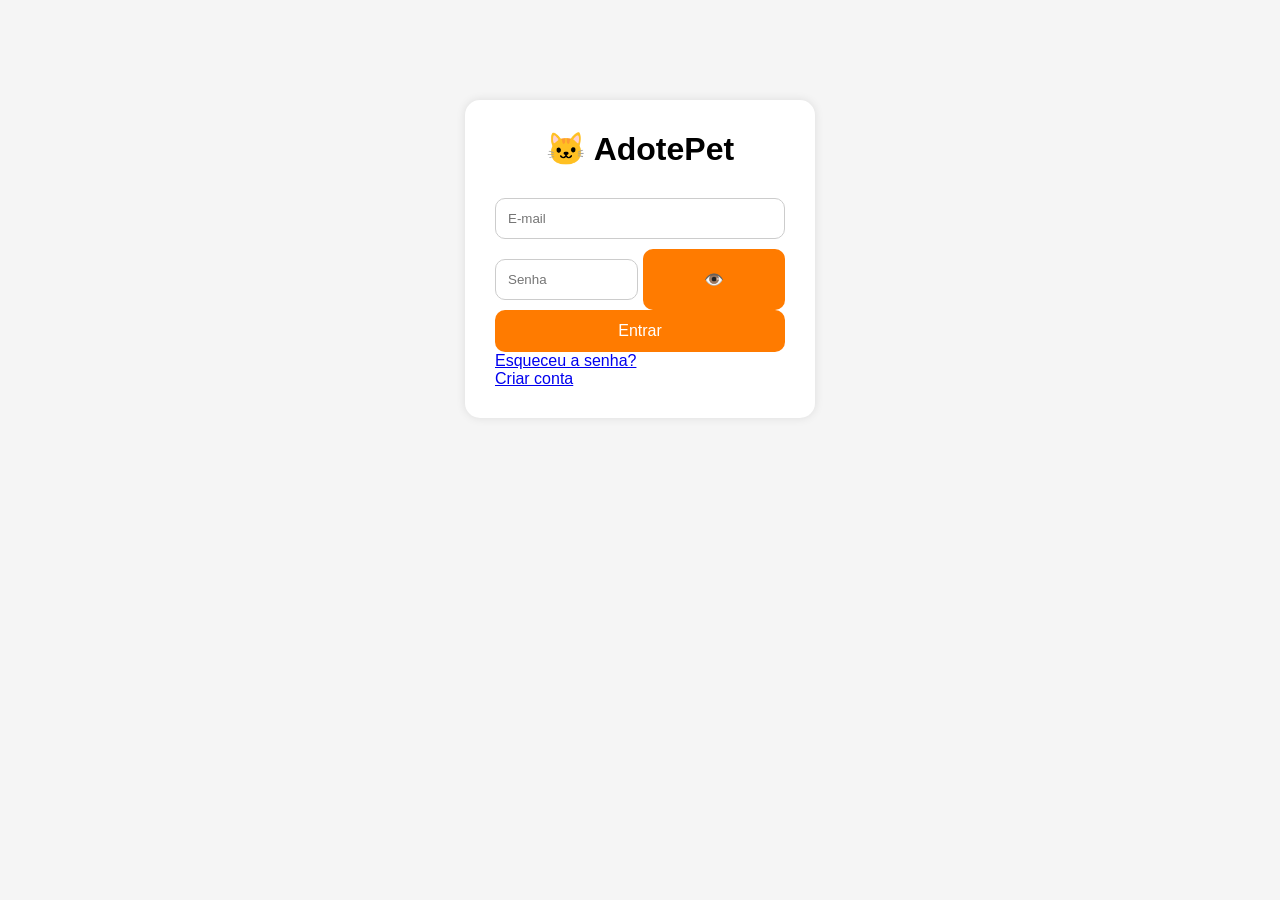
==== Index.html @ 4a285f3d "Update Index.html" ====
🏠 index.html (Página Principal)

<!DOCTYPE html>
<html lang="pt-br">
<head>
  <meta charset="UTF-8">
  <meta name="viewport" content="width=device-width, initial-scale=1.0">
  <title>AdotePet</title>

  <link rel="stylesheet" href="style.css">

  <script>
    // Verifica login
    const usuarioLogado = localStorage.getItem("logado");

    if(usuarioLogado !== "true"){
      window.location.href = "login.html";
    }
  </script>
</head>

<body>

<header>
  <h1>🐱 AdotePet</h1>

  <button onclick="logout()">Sair</button>
</header>

<section class="banner">
  <div class="overlay">
    <h2>Encontre seu novo melhor amigo ❤️</h2>
    <p>Adote um gatinho e transforme vidas</p>
  </div>
</section>

<section class="formulario">
  <h2>Adicionar Novo Gatinho</h2>

  <input type="text" id="nomePet" placeholder="Nome do gatinho">

  <input type="number" id="idadePet" placeholder="Idade em meses">

  <input type="text" id="racaPet" placeholder="Raça">

  <input type="text" id="imagemPet" placeholder="URL da imagem">

  <button onclick="adicionarPet()">Adicionar Pet</button>
</section>

<section class="pets-container" id="listaPets"></section>

<script src="pets.js"></script>

</body>
</html>

---

🔐 login.html

<!DOCTYPE html>
<html lang="pt-br">
<head>
  <meta charset="UTF-8">
  <meta name="viewport" content="width=device-width, initial-scale=1.0">
  <title>Login - AdotePet</title>

  <link rel="stylesheet" href="style.css">
</head>

<body class="login-body">

<div class="login-box">

  <div class="login-image">
    <img src="https://images.unsplash.com/photo-1519052537078-e6302a4968d4?q=80&w=1200&auto=format&fit=crop" alt="">
  </div>

  <div class="login-form">

    <h1>🐱 AdotePet</h1>

    <p>Faça login para continuar</p>

    <input type="email" id="email" placeholder="Digite seu e-mail">

    <div class="senha-box">
      <input type="password" id="senha" placeholder="Digite sua senha">

      <button onclick="mostrarSenha()">👁️</button>
    </div>

    <button class="btn-login" onclick="login()">
      Entrar
    </button>

    <p class="links">
      <a href="#">Esqueceu a senha?</a>
    </p>

    <p class="links">
      Não possui conta?
      <a href="cadastro.html">Criar conta</a>
    </p>

  </div>

</div>

<script src="auth.js"></script>

</body>
</html>

---

🎨 style.css

*{
  margin:0;
  padding:0;
  box-sizing:border-box;
  font-family:Arial;
}

body{
  background:#f5f5f5;
}

/* LOGIN */

.login-body{
  height:100vh;
  display:flex;
  justify-content:center;
  align-items:center;
  background:linear-gradient(135deg,#ff9800,#ff5722);
}

.login-box{
  width:900px;
  height:500px;
  background:white;
  border-radius:20px;
  overflow:hidden;
  display:flex;
  box-shadow:0 10px 30px rgba(0,0,0,0.2);
}

.login-image{
  width:50%;
}

.login-image img{
  width:100%;
  height:100%;
  object-fit:cover;
}

.login-form{
  width:50%;
  padding:40px;
  display:flex;
  flex-direction:column;
  justify-content:center;
}

.login-form h1{
  color:#ff5722;
  margin-bottom:10px;
  font-size:40px;
}

.login-form p{
  margin-bottom:20px;
}

input{
  width:100%;
  padding:14px;
  border:none;
  border-radius:10px;
  background:#f1f1f1;
  margin:10px 0;
  font-size:16px;
}

.senha-box{
  display:flex;
  gap:10px;
}

.senha-box button{
  width:60px;
}

button{
  border:none;
  cursor:pointer;
  border-radius:10px;
  transition:0.3s;
}

.btn-login{
  background:#ff5722;
  color:white;
  padding:15px;
  font-size:17px;
  margin-top:15px;
}

.btn-login:hover{
  transform:scale(1.03);
  background:#e64a19;
}

.links{
  margin-top:15px;
}

.links a{
  color:#ff5722;
  text-decoration:none;
}

/* HEADER */

header{
  background:#ff5722;
  color:white;
  padding:20px;
  display:flex;
  justify-content:space-between;
  align-items:center;
}

header button{
  background:white;
  color:#ff5722;
  padding:10px 20px;
}

/* BANNER */

.banner{
  height:350px;
  background:url('https://images.unsplash.com/photo-1574158622682-e40e69881006?q=80&w=1200&auto=format&fit=crop');
  background-size:cover;
  background-position:center;
  display:flex;
  align-items:center;
  justify-content:center;
}

.overlay{
  background:rgba(0,0,0,0.5);
  width:100%;
  height:100%;
  color:white;
  display:flex;
  flex-direction:column;
  justify-content:center;
  align-items:center;
}

.overlay h2{
  font-size:45px;
}

.overlay p{
  font-size:20px;
}

/* FORM */

.formulario{
  background:white;
  width:90%;
  margin:30px auto;
  padding:30px;
  border-radius:20px;
  box-shadow:0 5px 20px rgba(0,0,0,0.1);
}

.formulario h2{
  margin-bottom:20px;
  color:#ff5722;
}

.formulario button{
  width:100%;
  background:#ff5722;
  color:white;
  padding:15px;
  margin-top:10px;
}

/* PETS */

.pets-container{
  width:90%;
  margin:auto;
  display:grid;
  grid-template-columns:repeat(auto-fit,minmax(280px,1fr));
  gap:25px;
  padding-bottom:50px;
}

.card{
  background:white;
  border-radius:20px;
  overflow:hidden;
  box-shadow:0 5px 15px rgba(0,0,0,0.1);
  transition:0.3s;
}

.card:hover{
  transform:translateY(-8px);
}

.card img{
  width:100%;
  height:250px;
  object-fit:cover;
}

.card-content{
  padding:20px;
}

.card-content h3{
  color:#ff5722;
  margin-bottom:10px;
}

.status{
  margin-top:10px;
  font-weight:bold;
}

.acoes{
  display:flex;
  gap:10px;
  margin-top:20px;
}

.acoes button{
  flex:1;
  padding:10px;
  color:white;
}

.btn-adotar{
  background:#4caf50;
}

.btn-editar{
  background:#2196f3;
}

.btn-excluir{
  background:#f44336;
}

/* RESPONSIVO */

@media(max-width:768px){

  .login-box{
    width:95%;
    flex-direction:column;
    height:auto;
  }

  .login-image{
    width:100%;
    height:250px;
  }

  .login-form{
    width:100%;
  }

  .overlay h2{
    font-size:28px;
    text-align:center;
  }

}

---

🔐 auth.js

function mostrarSenha(){

  const senha = document.getElementById("senha");

  if(senha.type === "password"){
    senha.type = "text";
  }else{
    senha.type = "password";
  }

}

function login(){

  const email = document.getElementById("email").value;

  const senha = document.getElementById("senha").value;

  const usuario = JSON.parse(localStorage.getItem("usuario"));

  if(
    usuario &&
    email === usuario.email &&
    senha === usuario.senha
  ){

    localStorage.setItem("logado","true");

    alert("Login realizado com sucesso!");

    window.location.href = "index.html";

  }else{

    alert("Email ou senha incorretos!");

  }

}

function logout(){

  localStorage.removeItem("logado");

  window.location.href = "login.html";

}

---

🐱 pets.js

let pets = JSON.parse(localStorage.getItem("pets")) || [

  {
    id:1,
    nome:"Mingau",
    idade:4,
    raca:"Persa",
    imagem:"https://images.unsplash.com/photo-1511044568932-338cba0ad803?q=80&w=1200&auto=format&fit=crop",
    adotado:false
  },

  {
    id:2,
    nome:"Luna",
    idade:7,
    raca:"Siamês",
    imagem:"https://images.unsplash.com/photo-1495360010541-f48722b34f7d?q=80&w=1200&auto=format&fit=crop",
    adotado:false
  },

  {
    id:3,
    nome:"Nina",
    idade:5,
    raca:"Maine Coon",
    imagem:"https://images.unsplash.com/photo-1518791841217-8f162f1e1131?q=80&w=1200&auto=format&fit=crop",
    adotado:false
  }

];

function salvarPets(){

  localStorage.setItem("pets",JSON.stringify(pets));

}

function listarPets(){

  const lista = document.getElementById("listaPets");

  lista.innerHTML = "";

  pets.forEach((pet)=>{

    lista.innerHTML += `
    
      <div class="card">

        <img src="${pet.imagem}">

        <div class="card-content">

          <h3>${pet.nome}</h3>

          <p>🐾 Raça: ${pet.raca}</p>

          <p>🎂 Idade: ${pet.idade} meses</p>

          <p class="status">
            ${pet.adotado ? "❤️ Adotado" : "🐱 Disponível"}
          </p>

          <div class="acoes">

            <button class="btn-adotar"
              onclick="adotarPet(${pet.id})">
              Adotar
            </button>

            <button class="btn-editar"
              onclick="editarPet(${pet.id})">
              Editar
            </button>

            <button class="btn-excluir"
              onclick="excluirPet(${pet.id})">
              Excluir
            </button>

          </div>

        </div>

      </div>

    `;

  });

}

function adicionarPet(){

  const nome =
  document.getElementById("nomePet").value;

  const idade =
  document.getElementById("idadePet").value;

  const raca =
  document.getElementById("racaPet").value;

  const imagem =
  document.getElementById("imagemPet").value;

  const novoPet = {

    id:Date.now(),
    nome,
    idade,
    raca,
    imagem,
    adotado:false

  };

  pets.push(novoPet);

  salvarPets();

  listarPets();

}

function adotarPet(id){

  pets = pets.map((pet)=>{

    if(pet.id === id){

      pet.adotado = true;

    }

    return pet;

  });

  salvarPets();

  listarPets();

}

function excluirPet(id){

  pets = pets.filter((pet)=> pet.id !== id);

  salvarPets();

  listarPets();

}

function editarPet(id){

  const novoNome = prompt("Novo nome:");

  pets = pets.map((pet)=>{

    if(pet.id === id){

      pet.nome = novoNome;

    }

    return pet;

  });

  salvarPets();

  listarPets();

}

listarPets();
---- style.css ----
*{
  margin:0;
  padding:0;
  box-sizing:border-box;
  font-family: Arial;
}

body{
  background:#f5f5f5;
}

header{
  background:#ff7b00;
  color:white;
  padding:20px;
  display:flex;
  justify-content:space-between;
  align-items:center;
}

.login-container{
  width:350px;
  background:white;
  margin:100px auto;
  padding:30px;
  border-radius:15px;
  box-shadow:0 0 10px rgba(0,0,0,0.1);
}

.login-container h1{
  text-align:center;
  margin-bottom:20px;
}

input{
  width:100%;
  padding:12px;
  margin:10px 0;
  border-radius:10px;
  border:1px solid #ccc;
}

button{
  width:100%;
  padding:12px;
  border:none;
  border-radius:10px;
  background:#ff7b00;
  color:white;
  cursor:pointer;
  font-size:16px;
}

button:hover{
  background:#e66a00;
}

.senha-box{
  display:flex;
  gap:5px;
}

.pets-container{
  display:grid;
  grid-template-columns:repeat(auto-fit,minmax(250px,1fr));
  gap:20px;
  padding:20px;
}

.card{
  background:white;
  border-radius:15px;
  overflow:hidden;
  box-shadow:0 0 10px rgba(0,0,0,0.1);
}

.card img{
  width:100%;
  height:220px;
  object-fit:cover;
}

.card-content{
  padding:15px;
}

.card-content h3{
  margin-bottom:10px;
}

.card-content p{
  margin:5px 0;
}

.acoes{
  display:flex;
  gap:10px;
  margin-top:15px;
}

.form-pet{
  background:white;
  padding:20px;
  margin:20px;
  border-radius:15px;
}
---- style.css ----
*{
  margin:0;
  padding:0;
  box-sizing:border-box;
  font-family: Arial;
}

body{
  background:#f5f5f5;
}

header{
  background:#ff7b00;
  color:white;
  padding:20px;
  display:flex;
  justify-content:space-between;
  align-items:center;
}

.login-container{
  width:350px;
  background:white;
  margin:100px auto;
  padding:30px;
  border-radius:15px;
  box-shadow:0 0 10px rgba(0,0,0,0.1);
}

.login-container h1{
  text-align:center;
  margin-bottom:20px;
}

input{
  width:100%;
  padding:12px;
  margin:10px 0;
  border-radius:10px;
  border:1px solid #ccc;
}

button{
  width:100%;
  padding:12px;
  border:none;
  border-radius:10px;
  background:#ff7b00;
  color:white;
  cursor:pointer;
  font-size:16px;
}

button:hover{
  background:#e66a00;
}

.senha-box{
  display:flex;
  gap:5px;
}

.pets-container{
  display:grid;
  grid-template-columns:repeat(auto-fit,minmax(250px,1fr));
  gap:20px;
  padding:20px;
}

.card{
  background:white;
  border-radius:15px;
  overflow:hidden;
  box-shadow:0 0 10px rgba(0,0,0,0.1);
}

.card img{
  width:100%;
  height:220px;
  object-fit:cover;
}

.card-content{
  padding:15px;
}

.card-content h3{
  margin-bottom:10px;
}

.card-content p{
  margin:5px 0;
}

.acoes{
  display:flex;
  gap:10px;
  margin-top:15px;
}

.form-pet{
  background:white;
  padding:20px;
  margin:20px;
  border-radius:15px;
}
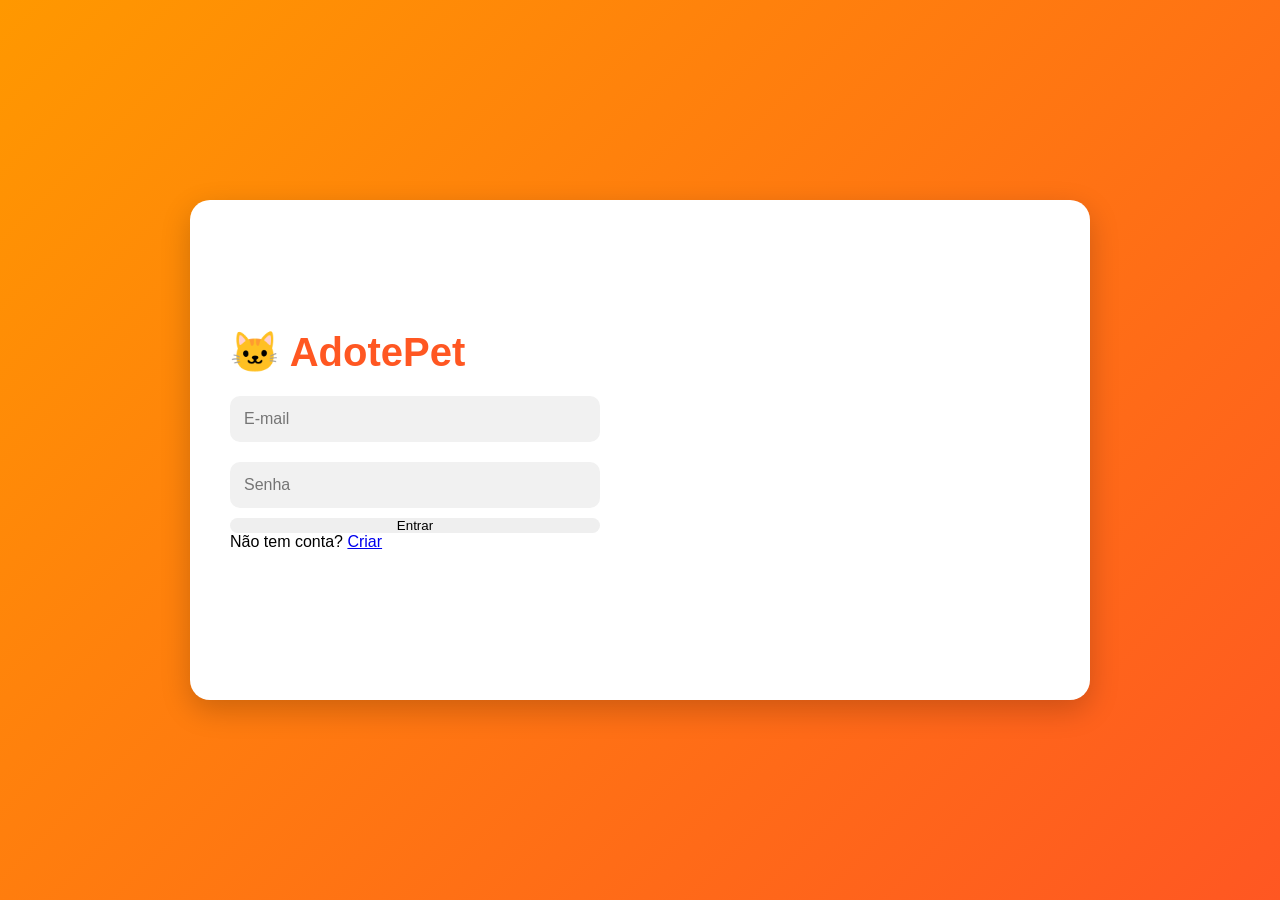
==== commit 2a0f5d9d: "Update Index.html" ====
--- a/Index.html
+++ b/Index.html
@@ -1,107 +1,26 @@
-🏠 index.html (Página Principal)
-
 <!DOCTYPE html>
 <html lang="pt-br">
 <head>
   <meta charset="UTF-8">
-  <meta name="viewport" content="width=device-width, initial-scale=1.0">
-  <title>AdotePet</title>
-
-  <link rel="stylesheet" href="style.css">
-
-  <script>
-    // Verifica login
-    const usuarioLogado = localStorage.getItem("logado");
-
-    if(usuarioLogado !== "true"){
-      window.location.href = "login.html";
-    }
-  </script>
-</head>
-
-<body>
-
-<header>
-  <h1>🐱 AdotePet</h1>
-
-  <button onclick="logout()">Sair</button>
-</header>
-
-<section class="banner">
-  <div class="overlay">
-    <h2>Encontre seu novo melhor amigo ❤️</h2>
-    <p>Adote um gatinho e transforme vidas</p>
-  </div>
-</section>
-
-<section class="formulario">
-  <h2>Adicionar Novo Gatinho</h2>
-
-  <input type="text" id="nomePet" placeholder="Nome do gatinho">
-
-  <input type="number" id="idadePet" placeholder="Idade em meses">
-
-  <input type="text" id="racaPet" placeholder="Raça">
-
-  <input type="text" id="imagemPet" placeholder="URL da imagem">
-
-  <button onclick="adicionarPet()">Adicionar Pet</button>
-</section>
-
-<section class="pets-container" id="listaPets"></section>
-
-<script src="pets.js"></script>
-
-</body>
-</html>
-
----
-
-🔐 login.html
-
-<!DOCTYPE html>
-<html lang="pt-br">
-<head>
-  <meta charset="UTF-8">
-  <meta name="viewport" content="width=device-width, initial-scale=1.0">
   <title>Login - AdotePet</title>
-
   <link rel="stylesheet" href="style.css">
 </head>
-
 <body class="login-body">
 
 <div class="login-box">
-
-  <div class="login-image">
-    <img src="https://images.unsplash.com/photo-1519052537078-e6302a4968d4?q=80&w=1200&auto=format&fit=crop" alt="">
-  </div>
 
   <div class="login-form">
 
     <h1>🐱 AdotePet</h1>
 
-    <p>Faça login para continuar</p>
+    <input type="email" id="email" placeholder="E-mail">
+    <input type="password" id="senha" placeholder="Senha">
 
-    <input type="email" id="email" placeholder="Digite seu e-mail">
+    <button onclick="login()">Entrar</button>
 
-    <div class="senha-box">
-      <input type="password" id="senha" placeholder="Digite sua senha">
-
-      <button onclick="mostrarSenha()">👁️</button>
-    </div>
-
-    <button class="btn-login" onclick="login()">
-      Entrar
-    </button>
-
-    <p class="links">
-      <a href="#">Esqueceu a senha?</a>
-    </p>
-
-    <p class="links">
-      Não possui conta?
-      <a href="cadastro.html">Criar conta</a>
+    <p>
+      Não tem conta?
+      <a href="cadastro.html">Criar</a>
     </p>
 
   </div>
@@ -109,517 +28,5 @@
 </div>
 
 <script src="auth.js"></script>
-
 </body>
 </html>
-
----
-
-🎨 style.css
-
-*{
-  margin:0;
-  padding:0;
-  box-sizing:border-box;
-  font-family:Arial;
-}
-
-body{
-  background:#f5f5f5;
-}
-
-/* LOGIN */
-
-.login-body{
-  height:100vh;
-  display:flex;
-  justify-content:center;
-  align-items:center;
-  background:linear-gradient(135deg,#ff9800,#ff5722);
-}
-
-.login-box{
-  width:900px;
-  height:500px;
-  background:white;
-  border-radius:20px;
-  overflow:hidden;
-  display:flex;
-  box-shadow:0 10px 30px rgba(0,0,0,0.2);
-}
-
-.login-image{
-  width:50%;
-}
-
-.login-image img{
-  width:100%;
-  height:100%;
-  object-fit:cover;
-}
-
-.login-form{
-  width:50%;
-  padding:40px;
-  display:flex;
-  flex-direction:column;
-  justify-content:center;
-}
-
-.login-form h1{
-  color:#ff5722;
-  margin-bottom:10px;
-  font-size:40px;
-}
-
-.login-form p{
-  margin-bottom:20px;
-}
-
-input{
-  width:100%;
-  padding:14px;
-  border:none;
-  border-radius:10px;
-  background:#f1f1f1;
-  margin:10px 0;
-  font-size:16px;
-}
-
-.senha-box{
-  display:flex;
-  gap:10px;
-}
-
-.senha-box button{
-  width:60px;
-}
-
-button{
-  border:none;
-  cursor:pointer;
-  border-radius:10px;
-  transition:0.3s;
-}
-
-.btn-login{
-  background:#ff5722;
-  color:white;
-  padding:15px;
-  font-size:17px;
-  margin-top:15px;
-}
-
-.btn-login:hover{
-  transform:scale(1.03);
-  background:#e64a19;
-}
-
-.links{
-  margin-top:15px;
-}
-
-.links a{
-  color:#ff5722;
-  text-decoration:none;
-}
-
-/* HEADER */
-
-header{
-  background:#ff5722;
-  color:white;
-  padding:20px;
-  display:flex;
-  justify-content:space-between;
-  align-items:center;
-}
-
-header button{
-  background:white;
-  color:#ff5722;
-  padding:10px 20px;
-}
-
-/* BANNER */
-
-.banner{
-  height:350px;
-  background:url('https://images.unsplash.com/photo-1574158622682-e40e69881006?q=80&w=1200&auto=format&fit=crop');
-  background-size:cover;
-  background-position:center;
-  display:flex;
-  align-items:center;
-  justify-content:center;
-}
-
-.overlay{
-  background:rgba(0,0,0,0.5);
-  width:100%;
-  height:100%;
-  color:white;
-  display:flex;
-  flex-direction:column;
-  justify-content:center;
-  align-items:center;
-}
-
-.overlay h2{
-  font-size:45px;
-}
-
-.overlay p{
-  font-size:20px;
-}
-
-/* FORM */
-
-.formulario{
-  background:white;
-  width:90%;
-  margin:30px auto;
-  padding:30px;
-  border-radius:20px;
-  box-shadow:0 5px 20px rgba(0,0,0,0.1);
-}
-
-.formulario h2{
-  margin-bottom:20px;
-  color:#ff5722;
-}
-
-.formulario button{
-  width:100%;
-  background:#ff5722;
-  color:white;
-  padding:15px;
-  margin-top:10px;
-}
-
-/* PETS */
-
-.pets-container{
-  width:90%;
-  margin:auto;
-  display:grid;
-  grid-template-columns:repeat(auto-fit,minmax(280px,1fr));
-  gap:25px;
-  padding-bottom:50px;
-}
-
-.card{
-  background:white;
-  border-radius:20px;
-  overflow:hidden;
-  box-shadow:0 5px 15px rgba(0,0,0,0.1);
-  transition:0.3s;
-}
-
-.card:hover{
-  transform:translateY(-8px);
-}
-
-.card img{
-  width:100%;
-  height:250px;
-  object-fit:cover;
-}
-
-.card-content{
-  padding:20px;
-}
-
-.card-content h3{
-  color:#ff5722;
-  margin-bottom:10px;
-}
-
-.status{
-  margin-top:10px;
-  font-weight:bold;
-}
-
-.acoes{
-  display:flex;
-  gap:10px;
-  margin-top:20px;
-}
-
-.acoes button{
-  flex:1;
-  padding:10px;
-  color:white;
-}
-
-.btn-adotar{
-  background:#4caf50;
-}
-
-.btn-editar{
-  background:#2196f3;
-}
-
-.btn-excluir{
-  background:#f44336;
-}
-
-/* RESPONSIVO */
-
-@media(max-width:768px){
-
-  .login-box{
-    width:95%;
-    flex-direction:column;
-    height:auto;
-  }
-
-  .login-image{
-    width:100%;
-    height:250px;
-  }
-
-  .login-form{
-    width:100%;
-  }
-
-  .overlay h2{
-    font-size:28px;
-    text-align:center;
-  }
-
-}
-
----
-
-🔐 auth.js
-
-function mostrarSenha(){
-
-  const senha = document.getElementById("senha");
-
-  if(senha.type === "password"){
-    senha.type = "text";
-  }else{
-    senha.type = "password";
-  }
-
-}
-
-function login(){
-
-  const email = document.getElementById("email").value;
-
-  const senha = document.getElementById("senha").value;
-
-  const usuario = JSON.parse(localStorage.getItem("usuario"));
-
-  if(
-    usuario &&
-    email === usuario.email &&
-    senha === usuario.senha
-  ){
-
-    localStorage.setItem("logado","true");
-
-    alert("Login realizado com sucesso!");
-
-    window.location.href = "index.html";
-
-  }else{
-
-    alert("Email ou senha incorretos!");
-
-  }
-
-}
-
-function logout(){
-
-  localStorage.removeItem("logado");
-
-  window.location.href = "login.html";
-
-}
-
----
-
-🐱 pets.js
-
-let pets = JSON.parse(localStorage.getItem("pets")) || [
-
-  {
-    id:1,
-    nome:"Mingau",
-    idade:4,
-    raca:"Persa",
-    imagem:"https://images.unsplash.com/photo-1511044568932-338cba0ad803?q=80&w=1200&auto=format&fit=crop",
-    adotado:false
-  },
-
-  {
-    id:2,
-    nome:"Luna",
-    idade:7,
-    raca:"Siamês",
-    imagem:"https://images.unsplash.com/photo-1495360010541-f48722b34f7d?q=80&w=1200&auto=format&fit=crop",
-    adotado:false
-  },
-
-  {
-    id:3,
-    nome:"Nina",
-    idade:5,
-    raca:"Maine Coon",
-    imagem:"https://images.unsplash.com/photo-1518791841217-8f162f1e1131?q=80&w=1200&auto=format&fit=crop",
-    adotado:false
-  }
-
-];
-
-function salvarPets(){
-
-  localStorage.setItem("pets",JSON.stringify(pets));
-
-}
-
-function listarPets(){
-
-  const lista = document.getElementById("listaPets");
-
-  lista.innerHTML = "";
-
-  pets.forEach((pet)=>{
-
-    lista.innerHTML += `
-    
-      <div class="card">
-
-        <img src="${pet.imagem}">
-
-        <div class="card-content">
-
-          <h3>${pet.nome}</h3>
-
-          <p>🐾 Raça: ${pet.raca}</p>
-
-          <p>🎂 Idade: ${pet.idade} meses</p>
-
-          <p class="status">
-            ${pet.adotado ? "❤️ Adotado" : "🐱 Disponível"}
-          </p>
-
-          <div class="acoes">
-
-            <button class="btn-adotar"
-              onclick="adotarPet(${pet.id})">
-              Adotar
-            </button>
-
-            <button class="btn-editar"
-              onclick="editarPet(${pet.id})">
-              Editar
-            </button>
-
-            <button class="btn-excluir"
-              onclick="excluirPet(${pet.id})">
-              Excluir
-            </button>
-
-          </div>
-
-        </div>
-
-      </div>
-
-    `;
-
-  });
-
-}
-
-function adicionarPet(){
-
-  const nome =
-  document.getElementById("nomePet").value;
-
-  const idade =
-  document.getElementById("idadePet").value;
-
-  const raca =
-  document.getElementById("racaPet").value;
-
-  const imagem =
-  document.getElementById("imagemPet").value;
-
-  const novoPet = {
-
-    id:Date.now(),
-    nome,
-    idade,
-    raca,
-    imagem,
-    adotado:false
-
-  };
-
-  pets.push(novoPet);
-
-  salvarPets();
-
-  listarPets();
-
-}
-
-function adotarPet(id){
-
-  pets = pets.map((pet)=>{
-
-    if(pet.id === id){
-
-      pet.adotado = true;
-
-    }
-
-    return pet;
-
-  });
-
-  salvarPets();
-
-  listarPets();
-
-}
-
-function excluirPet(id){
-
-  pets = pets.filter((pet)=> pet.id !== id);
-
-  salvarPets();
-
-  listarPets();
-
-}
-
-function editarPet(id){
-
-  const novoNome = prompt("Novo nome:");
-
-  pets = pets.map((pet)=>{
-
-    if(pet.id === id){
-
-      pet.nome = novoNome;
-
-    }
-
-    return pet;
-
-  });
-
-  salvarPets();
-
-  listarPets();
-
-}
-
-listarPets();
--- a/style.css
+++ b/style.css
@@ -2,105 +2,270 @@
   margin:0;
   padding:0;
   box-sizing:border-box;
-  font-family: Arial;
+  font-family:Arial;
 }
 
 body{
   background:#f5f5f5;
 }
 
-header{
-  background:#ff7b00;
-  color:white;
-  padding:20px;
-  display:flex;
-  justify-content:space-between;
-  align-items:center;
-}
-
-.login-container{
-  width:350px;
-  background:white;
-  margin:100px auto;
-  padding:30px;
-  border-radius:15px;
-  box-shadow:0 0 10px rgba(0,0,0,0.1);
-}
-
-.login-container h1{
-  text-align:center;
+/* LOGIN */
+
+.login-body{
+  height:100vh;
+  display:flex;
+  justify-content:center;
+  align-items:center;
+  background:linear-gradient(135deg,#ff9800,#ff5722);
+}
+
+.login-box{
+  width:900px;
+  height:500px;
+  background:white;
+  border-radius:20px;
+  overflow:hidden;
+  display:flex;
+  box-shadow:0 10px 30px rgba(0,0,0,0.2);
+}
+
+.login-image{
+  width:50%;
+}
+
+.login-image img{
+  width:100%;
+  height:100%;
+  object-fit:cover;
+}
+
+.login-form{
+  width:50%;
+  padding:40px;
+  display:flex;
+  flex-direction:column;
+  justify-content:center;
+}
+
+.login-form h1{
+  color:#ff5722;
+  margin-bottom:10px;
+  font-size:40px;
+}
+
+.login-form p{
   margin-bottom:20px;
 }
 
 input{
   width:100%;
-  padding:12px;
-  margin:10px 0;
-  border-radius:10px;
-  border:1px solid #ccc;
-}
-
-button{
-  width:100%;
-  padding:12px;
+  padding:14px;
   border:none;
   border-radius:10px;
-  background:#ff7b00;
-  color:white;
+  background:#f1f1f1;
+  margin:10px 0;
+  font-size:16px;
+}
+
+.senha-box{
+  display:flex;
+  gap:10px;
+}
+
+.senha-box button{
+  width:60px;
+}
+
+button{
+  border:none;
   cursor:pointer;
-  font-size:16px;
-}
-
-button:hover{
-  background:#e66a00;
-}
-
-.senha-box{
-  display:flex;
-  gap:5px;
-}
+  border-radius:10px;
+  transition:0.3s;
+}
+
+.btn-login{
+  background:#ff5722;
+  color:white;
+  padding:15px;
+  font-size:17px;
+  margin-top:15px;
+}
+
+.btn-login:hover{
+  transform:scale(1.03);
+  background:#e64a19;
+}
+
+.links{
+  margin-top:15px;
+}
+
+.links a{
+  color:#ff5722;
+  text-decoration:none;
+}
+
+/* HEADER */
+
+header{
+  background:#ff5722;
+  color:white;
+  padding:20px;
+  display:flex;
+  justify-content:space-between;
+  align-items:center;
+}
+
+header button{
+  background:white;
+  color:#ff5722;
+  padding:10px 20px;
+}
+
+/* BANNER */
+
+.banner{
+  height:350px;
+  background:url('https://images.unsplash.com/photo-1574158622682-e40e69881006?q=80&w=1200&auto=format&fit=crop');
+  background-size:cover;
+  background-position:center;
+  display:flex;
+  align-items:center;
+  justify-content:center;
+}
+
+.overlay{
+  background:rgba(0,0,0,0.5);
+  width:100%;
+  height:100%;
+  color:white;
+  display:flex;
+  flex-direction:column;
+  justify-content:center;
+  align-items:center;
+}
+
+.overlay h2{
+  font-size:45px;
+}
+
+.overlay p{
+  font-size:20px;
+}
+
+/* FORM */
+
+.formulario{
+  background:white;
+  width:90%;
+  margin:30px auto;
+  padding:30px;
+  border-radius:20px;
+  box-shadow:0 5px 20px rgba(0,0,0,0.1);
+}
+
+.formulario h2{
+  margin-bottom:20px;
+  color:#ff5722;
+}
+
+.formulario button{
+  width:100%;
+  background:#ff5722;
+  color:white;
+  padding:15px;
+  margin-top:10px;
+}
+
+/* PETS */
 
 .pets-container{
+  width:90%;
+  margin:auto;
   display:grid;
-  grid-template-columns:repeat(auto-fit,minmax(250px,1fr));
-  gap:20px;
+  grid-template-columns:repeat(auto-fit,minmax(280px,1fr));
+  gap:25px;
+  padding-bottom:50px;
+}
+
+.card{
+  background:white;
+  border-radius:20px;
+  overflow:hidden;
+  box-shadow:0 5px 15px rgba(0,0,0,0.1);
+  transition:0.3s;
+}
+
+.card:hover{
+  transform:translateY(-8px);
+}
+
+.card img{
+  width:100%;
+  height:250px;
+  object-fit:cover;
+}
+
+.card-content{
   padding:20px;
 }
 
-.card{
-  background:white;
-  border-radius:15px;
-  overflow:hidden;
-  box-shadow:0 0 10px rgba(0,0,0,0.1);
-}
-
-.card img{
-  width:100%;
-  height:220px;
-  object-fit:cover;
-}
-
-.card-content{
-  padding:15px;
-}
-
 .card-content h3{
+  color:#ff5722;
   margin-bottom:10px;
 }
 
-.card-content p{
-  margin:5px 0;
+.status{
+  margin-top:10px;
+  font-weight:bold;
 }
 
 .acoes{
   display:flex;
   gap:10px;
-  margin-top:15px;
-}
-
-.form-pet{
-  background:white;
-  padding:20px;
-  margin:20px;
-  border-radius:15px;
-}
+  margin-top:20px;
+}
+
+.acoes button{
+  flex:1;
+  padding:10px;
+  color:white;
+}
+
+.btn-adotar{
+  background:#4caf50;
+}
+
+.btn-editar{
+  background:#2196f3;
+}
+
+.btn-excluir{
+  background:#f44336;
+}
+
+/* RESPONSIVO */
+
+@media(max-width:768px){
+
+  .login-box{
+    width:95%;
+    flex-direction:column;
+    height:auto;
+  }
+
+  .login-image{
+    width:100%;
+    height:250px;
+  }
+
+  .login-form{
+    width:100%;
+  }
+
+  .overlay h2{
+    font-size:28px;
+    text-align:center;
+  }
+
+}
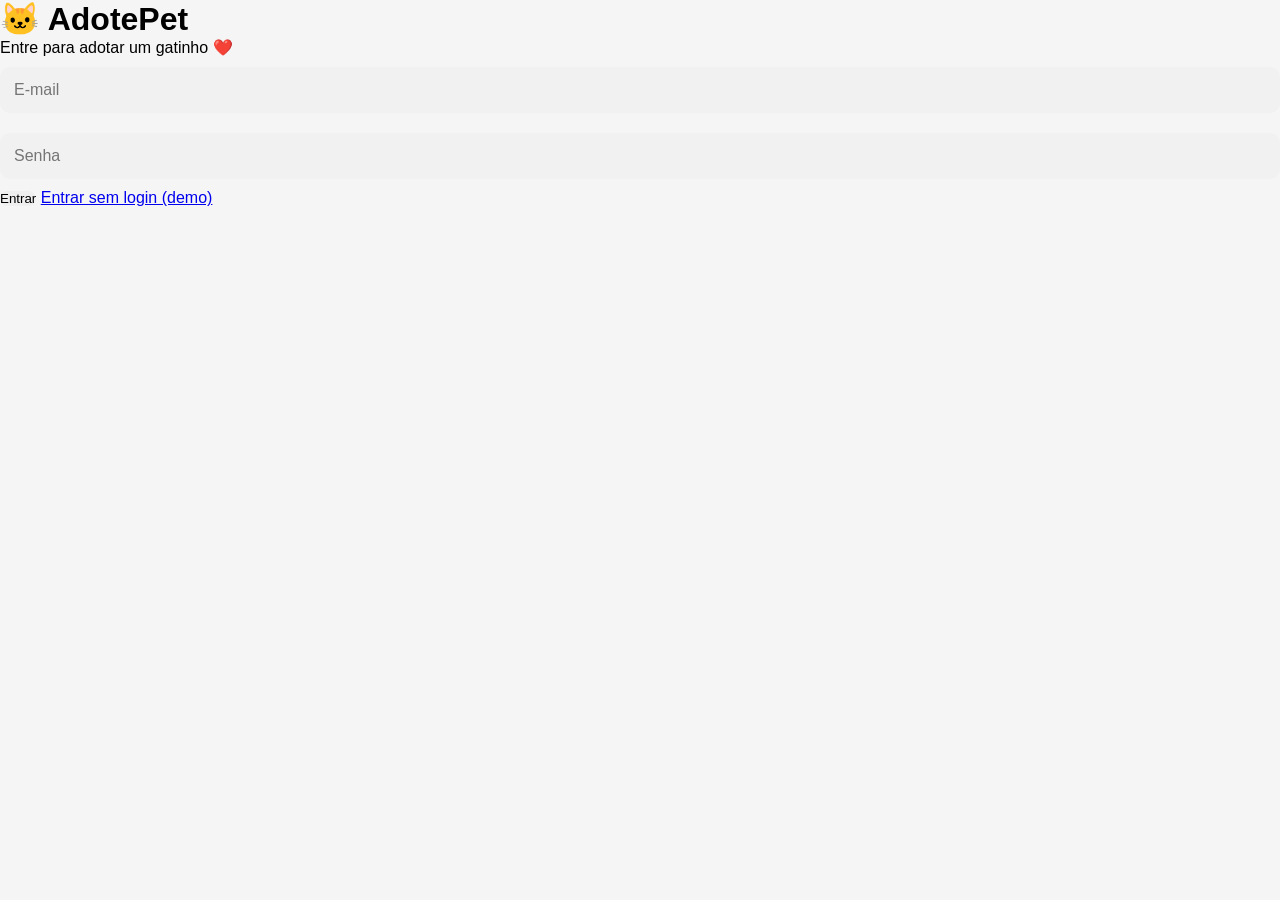
==== commit 844070bc: "Update Index.html" ====
--- a/Index.html
+++ b/Index.html
@@ -5,25 +5,20 @@
   <title>Login - AdotePet</title>
   <link rel="stylesheet" href="style.css">
 </head>
-<body class="login-body">
 
-<div class="login-box">
+<body class="login-page">
 
-  <div class="login-form">
+<div class="login-card">
 
-    <h1>🐱 AdotePet</h1>
+  <h1>🐱 AdotePet</h1>
+  <p>Entre para adotar um gatinho ❤️</p>
 
-    <input type="email" id="email" placeholder="E-mail">
-    <input type="password" id="senha" placeholder="Senha">
+  <input type="email" id="email" placeholder="E-mail">
+  <input type="password" id="senha" placeholder="Senha">
 
-    <button onclick="login()">Entrar</button>
+  <button onclick="login()">Entrar</button>
 
-    <p>
-      Não tem conta?
-      <a href="cadastro.html">Criar</a>
-    </p>
-
-  </div>
+  <a href="home.html">Entrar sem login (demo)</a>
 
 </div>
 
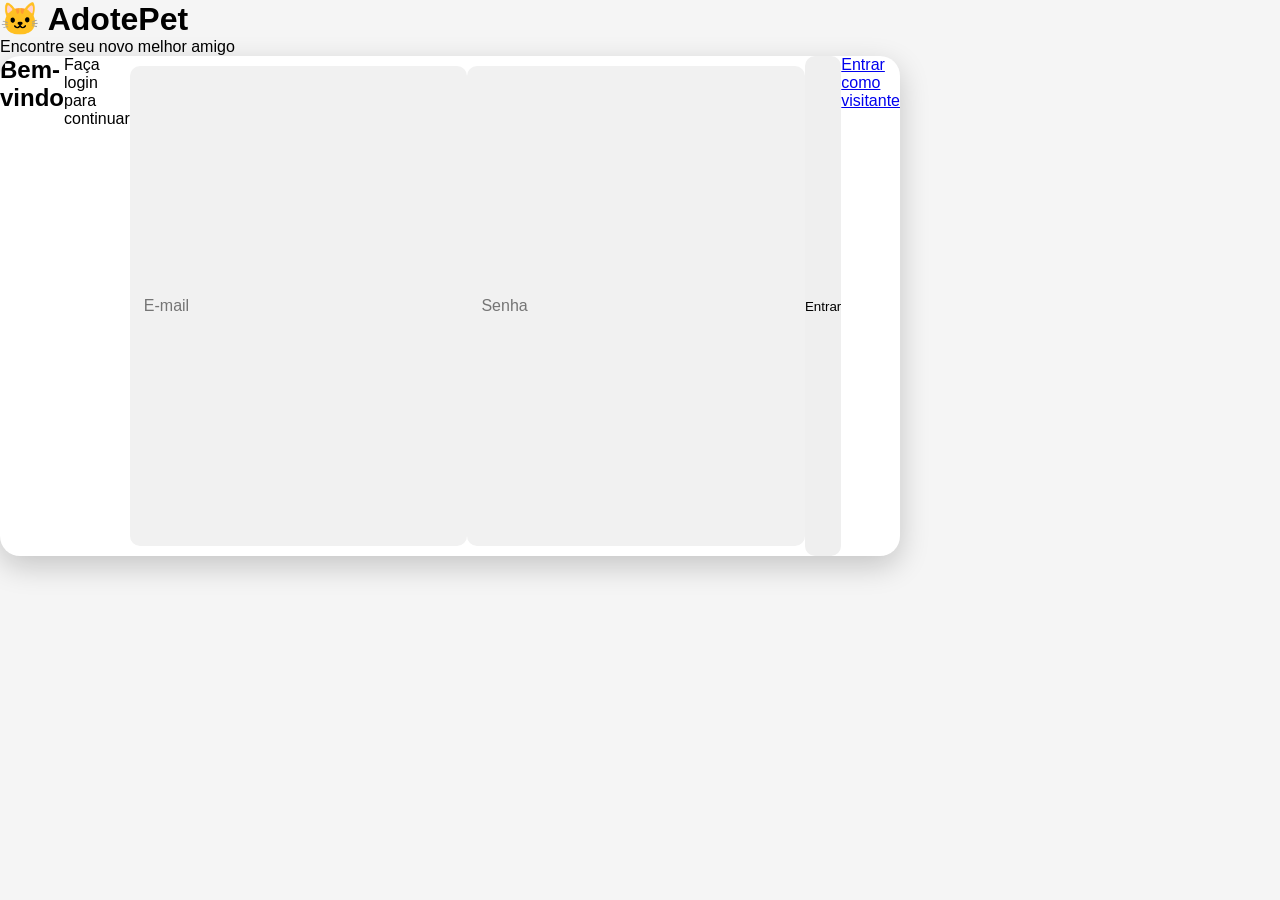
==== commit df5c60d4: "Update Index.html" ====
--- a/Index.html
+++ b/Index.html
@@ -2,23 +2,33 @@
 <html lang="pt-br">
 <head>
   <meta charset="UTF-8">
-  <title>Login - AdotePet</title>
+  <meta name="viewport" content="width=device-width, initial-scale=1.0">
+  <title>AdotePet - Login</title>
   <link rel="stylesheet" href="style.css">
 </head>
 
-<body class="login-page">
+<body class="login-bg">
 
-<div class="login-card">
+<div class="login-container">
 
-  <h1>🐱 AdotePet</h1>
-  <p>Entre para adotar um gatinho ❤️</p>
+  <div class="login-image">
+    <h1>🐱 AdotePet</h1>
+    <p>Encontre seu novo melhor amigo</p>
+  </div>
 
-  <input type="email" id="email" placeholder="E-mail">
-  <input type="password" id="senha" placeholder="Senha">
+  <div class="login-box">
 
-  <button onclick="login()">Entrar</button>
+    <h2>Bem-vindo</h2>
+    <p>Faça login para continuar</p>
 
-  <a href="home.html">Entrar sem login (demo)</a>
+    <input type="email" id="email" placeholder="E-mail">
+    <input type="password" id="senha" placeholder="Senha">
+
+    <button onclick="login()">Entrar</button>
+
+    <a href="home.html">Entrar como visitante</a>
+
+  </div>
 
 </div>
 
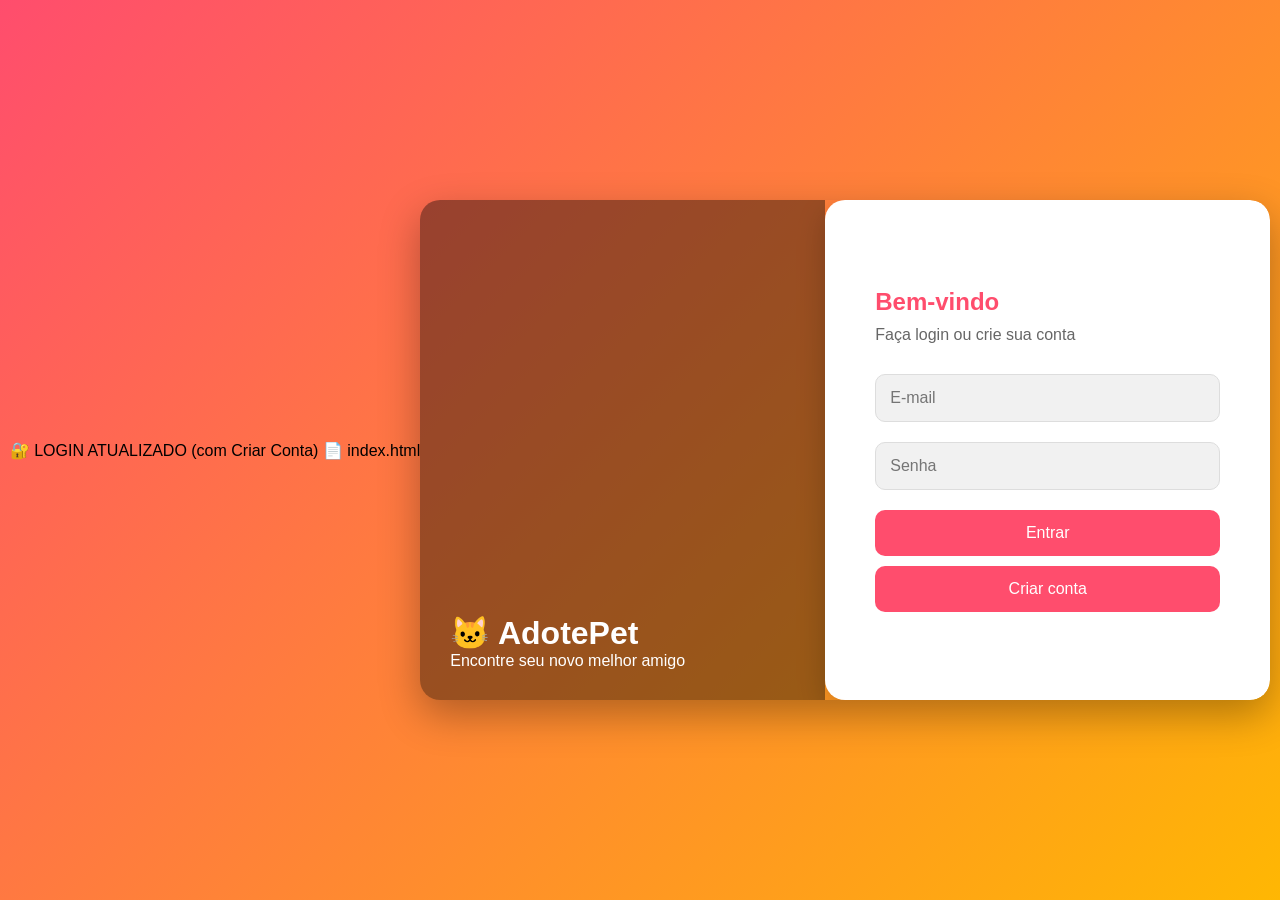
==== commit ae707928: "Update Index.html" ====
--- a/Index.html
+++ b/Index.html
@@ -1,3 +1,7 @@
+🔐 LOGIN ATUALIZADO (com Criar Conta)
+
+📄 index.html
+
 <!DOCTYPE html>
 <html lang="pt-br">
 <head>
@@ -19,14 +23,17 @@
   <div class="login-box">
 
     <h2>Bem-vindo</h2>
-    <p>Faça login para continuar</p>
+    <p>Faça login ou crie sua conta</p>
 
     <input type="email" id="email" placeholder="E-mail">
     <input type="password" id="senha" placeholder="Senha">
 
     <button onclick="login()">Entrar</button>
 
-    <a href="home.html">Entrar como visitante</a>
+    <!-- CRIAR CONTA -->
+    <button class="btn-secondary" onclick="irCadastro()">
+      Criar conta
+    </button>
 
   </div>
 
@@ -35,3 +42,4 @@
 <script src="auth.js"></script>
 </body>
 </html>
+
--- a/style.css
+++ b/style.css
@@ -269,3 +269,148 @@
   }
 
 }
+*{
+  margin:0;
+  padding:0;
+  box-sizing:border-box;
+  font-family:Arial;
+}
+
+body{
+  background:#f5f5f5;
+}
+
+/* FUNDO */
+
+.login-bg{
+  height:100vh;
+  display:flex;
+  justify-content:center;
+  align-items:center;
+  background:linear-gradient(135deg,#ff4d6d,#ffb703);
+}
+
+/* CONTAINER PRINCIPAL */
+
+.login-container{
+  width:850px;
+  height:500px;
+  display:flex;
+  border-radius:20px;
+  overflow:hidden;
+  box-shadow:0 15px 40px rgba(0,0,0,0.3);
+}
+
+/* LADO ESQUERDO */
+
+.login-image{
+  flex:1;
+  background:url('https://images.unsplash.com/photo-1511044568932-338cba0ad803?auto=format&fit=crop&w=1000&q=80');
+  background-size:cover;
+  background-position:center;
+  color:white;
+  display:flex;
+  flex-direction:column;
+  justify-content:flex-end;
+  padding:30px;
+  position:relative;
+}
+
+.login-image::after{
+  content:"";
+  position:absolute;
+  top:0;
+  left:0;
+  width:100%;
+  height:100%;
+  background:rgba(0,0,0,0.4);
+}
+
+.login-image h1,
+.login-image p{
+  position:relative;
+  z-index:1;
+}
+
+/* LADO DIREITO */
+
+.login-box{
+  flex:1;
+  background:white;
+  padding:50px;
+  display:flex;
+  flex-direction:column;
+  justify-content:center;
+}
+
+.login-box h2{
+  color:#ff4d6d;
+  margin-bottom:10px;
+}
+
+.login-box p{
+  margin-bottom:20px;
+  color:#666;
+}
+
+/* INPUTS */
+
+input{
+  padding:14px;
+  margin:10px 0;
+  border:1px solid #ddd;
+  border-radius:10px;
+  outline:none;
+  transition:0.3s;
+}
+
+input:focus{
+  border-color:#ff4d6d;
+}
+
+/* BOTÃO */
+
+button{
+  padding:14px;
+  margin-top:10px;
+  border:none;
+  border-radius:10px;
+  background:#ff4d6d;
+  color:white;
+  font-size:16px;
+  cursor:pointer;
+  transition:0.3s;
+}
+
+button:hover{
+  transform:scale(1.03);
+  background:#e63956;
+}
+
+/* LINK */
+
+a{
+  margin-top:15px;
+  text-align:center;
+  display:block;
+  color:#ff4d6d;
+  text-decoration:none;
+}
+
+/* RESPONSIVO */
+
+@media(max-width:768px){
+  .login-container{
+    flex-direction:column;
+    width:95%;
+    height:auto;
+  }
+
+  .login-image{
+    height:200px;
+  }
+
+  .login-box{
+    padding:30px;
+  }
+}
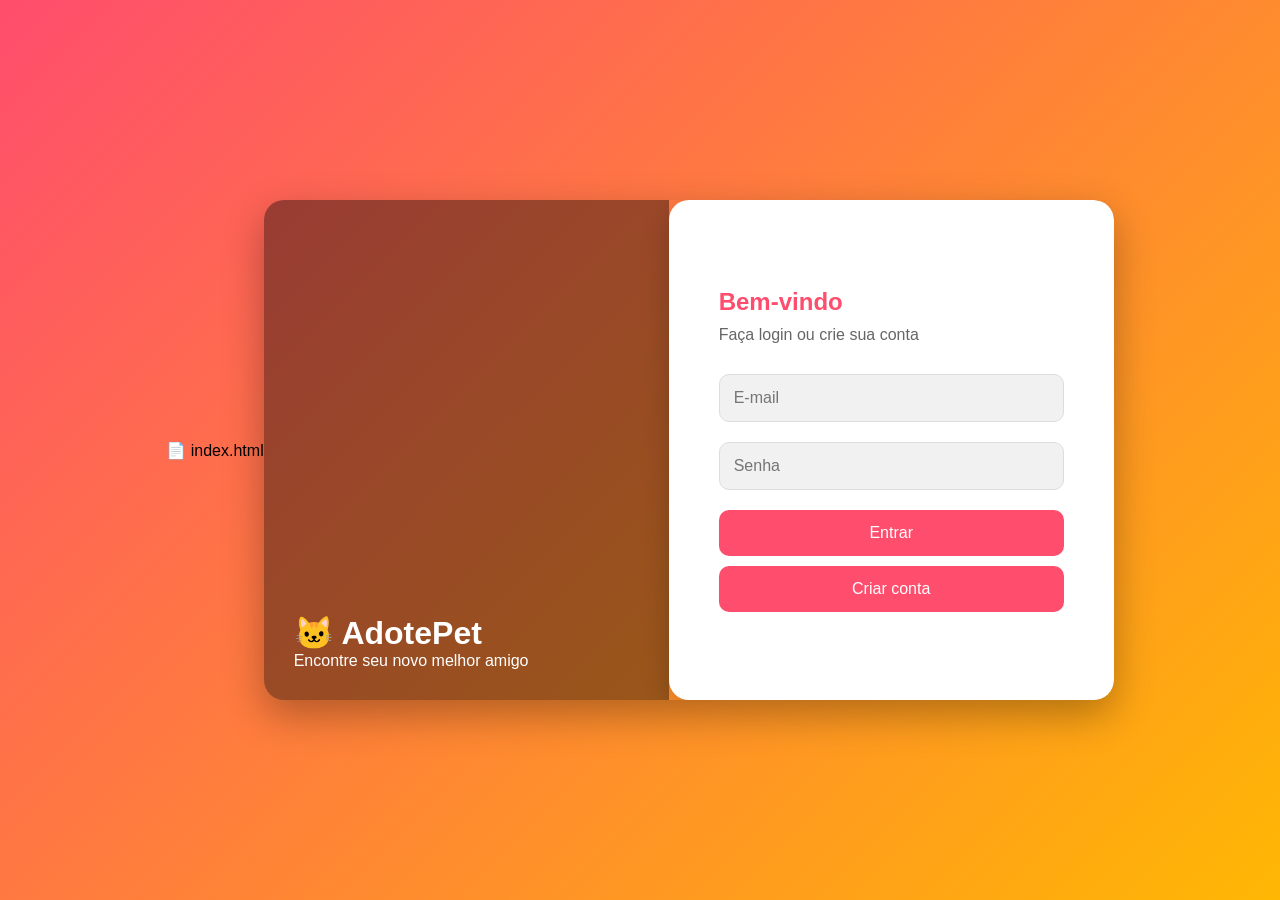
==== commit 4de6b7b5: "Update Index.html" ====
--- a/Index.html
+++ b/Index.html
@@ -1,4 +1,4 @@
-🔐 LOGIN ATUALIZADO (com Criar Conta)
+
 
 📄 index.html
 
--- a/style.css
+++ b/style.css
@@ -414,3 +414,12 @@
     padding:30px;
   }
 }
+btn-secondary{
+  margin-top:10px;
+  background:#333;
+  color:white;
+}
+
+.btn-secondary:hover{
+  background:#000;
+}
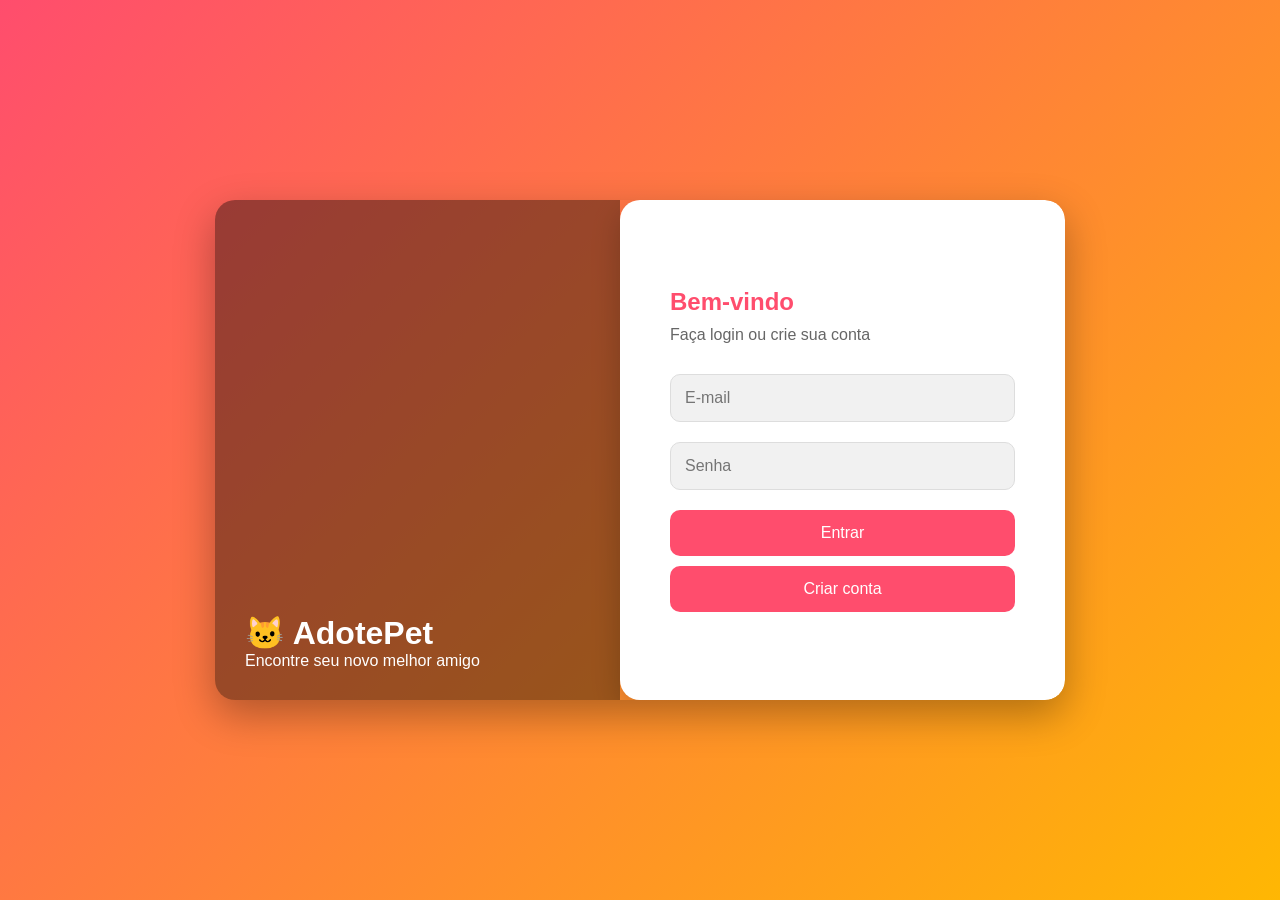
==== commit 0b32afad: "Update Index.html" ====
--- a/Index.html
+++ b/Index.html
@@ -1,6 +1,4 @@
 
-
-📄 index.html
 
 <!DOCTYPE html>
 <html lang="pt-br">
